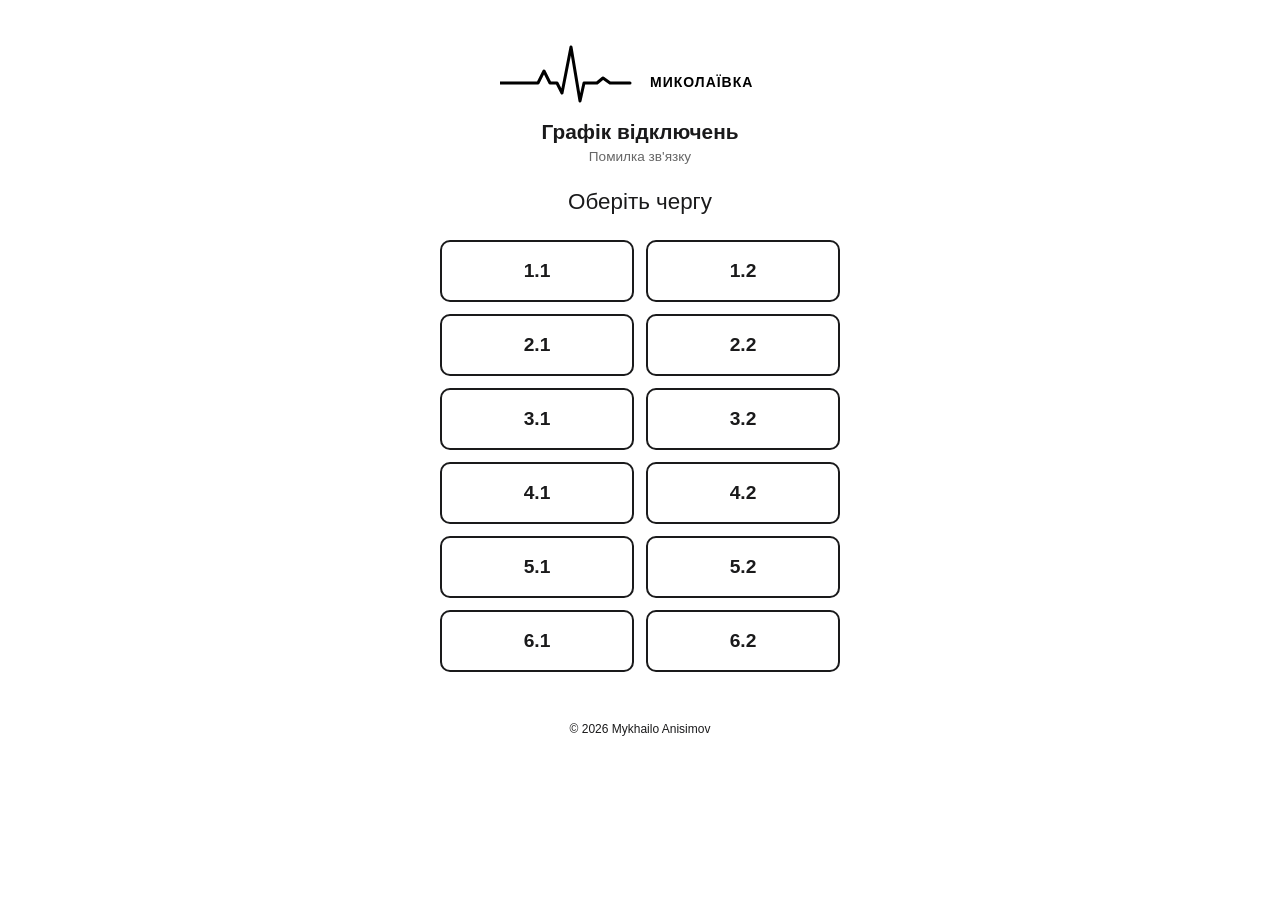
==== index.html @ 88eff851 "Feat: Add optimized flip timer and apply all ТЗ improvements" ====
<!DOCTYPE html>
<html lang="uk">
<head>
    <meta charset="UTF-8">
    <meta name="viewport" content="width=device-width, initial-scale=1.0">
    <title>Графік Світла - Миколаївка</title>
    <link rel="apple-touch-icon" sizes="180x180" href="ico/apple-touch-icon.png">
    <link rel="icon" type="image/png" sizes="32x32" href="ico/favicon-32x32.png">
    <link rel="icon" type="image/png" sizes="16x16" href="ico/favicon-16x16.png">
    <link rel="manifest" href="site.webmanifest">
    <meta name="theme-color" content="#f0f2f5">
    <link rel="stylesheet" href="style.css">
</head>
<body>
<div class="container">
    <div class="logo-container">
        <svg viewBox="0 0 280 64">
            <polyline points="0,45 38,45 44,33 50,45 57,45 62,55 71,9 80,63 84,45 97,45 103,40 110,45 130,45" id="back2089"/>
            <polyline points="0,45 38,45 44,33 50,45 57,45 62,55 71,9 80,63 84,45 97,45 103,40 110,45 130,45" id="front2089"/>
            <text x="150" y="49" class="pulse-text">Миколаївка</text>
        </svg>
    </div>
    <h2>Графік відключень</h2>
    <div class="update-status" id="status">Завантаження...</div>
    <h1 id="title">Оберіть чергу</h1>
    <div id="timer-container" class="hidden"></div>
    <div id="grid" class="queue-grid"></div>
    <div id="box" class="hidden">
        <div class="tabs">
            <div id="tabL" class="tab active" onclick="setTab(0)">
                Сьогодні
                <div class="weather-mini" id="weatherToday"></div>
            </div>
            <div id="tabR" class="tab" onclick="setTab(1)">
                Завтра
                <div class="weather-mini" id="weatherTomorrow"></div>
            </div>
        </div>
        <div id="content"></div>
        <button class="btn-change" onclick="resetView()">Змінити чергу</button>
        <div class="separator"></div>
        <div class="wiki-box">
            <p><b>Довідка</b></p>
            <p><b>Іконка календаря:</b> Після натискання на іконку буде створено подію у вашому Google Календарі (на відключення або наявність світла) з автоматично заповненою назвою та часом. Час нагадування перед подією буде встановлено згідно з вашими стандартними налаштуваннями календаря.</p>
            <p><b>Погода:</b> Інформація про погоду відображається виключно для Миколаївки. Графіки відключень можуть стосуватися й інших населених пунктів області.</p>
            <p><b>Важливо:</b> Даний графік не є офіційним джерелом інформації. Дані взяті з відкритих джерел і можуть бути неточними.</p>
        </div>    </div>
    <div class="footer">&copy; <span id="year"></span> Mykhailo Anisimov</div>
</div>

<script src="script.js" defer></script>
</body>
</html>
---- style.css ----
:root {
    --main: #1a1a1b;
    --line: #e0e0e0;
    --active: #000000;
    --gray-bg: #ececec;
    --flip-bg: #333;
    --flip-text: #fff;
}

body {
    font-family: sans-serif;
    color: var(--main);
    margin: 0;
    padding: 20px;
    display: flex;
    flex-direction: column;
    align-items: center;
    -webkit-user-select: none;
    user-select: none;
}

.container {
    width: 100%;
    max-width: 400px;
    text-align: center;
}

/* Логотип та пульсація */
.logo-container {
    margin: 10px 0 10px 0;
    display: flex;
    justify-content: center;
    width: 100%;
}

.logo-container svg {
    width: 280px;
    height: 80px;
}

:is(#back2089, #front2089) {
    fill: none;
    stroke-width: 3;
    stroke-linecap: round;
    stroke-linejoin: round;
}

#back2089 {
    stroke: #cccccc;
    opacity: 0.3;
}

#front2089 {
    stroke: var(--active);
    stroke-dasharray: 260;
    stroke-dashoffset: 0;
    animation: dash_6821 1.4s linear infinite;
}

.pulse-text {
    font-family: 'Brush Script MT', cursive, sans-serif;
    font-size: 14px;
    font-weight: bold;
    letter-spacing: 1px;
    fill: var(--active);
    text-transform: uppercase;
}

@keyframes dash_6821 {
    0% {
        stroke-dashoffset: 520;
        opacity: 1;
    }

    100% {
        stroke-dashoffset: 0;
        opacity: .5;
    }
}

h2 {
    font-size: 1.3rem;
    font-weight: 600;
    margin: 0;
    color: var(--main);
}

.update-status {
    font-size: 0.85rem;
    color: #666;
    margin: 5px 0 25px 0;
    font-weight: 500;
}

h1 {
    font-weight: 400;
    font-size: 1.4rem;
    margin-bottom: 25px;
}

.queue-grid {
    display: grid;
    grid-template-columns: 1fr 1fr;
    gap: 12px;
    width: 100%;
}

.btn-q {
    background: #fff;
    border: 2px solid var(--main);
    padding: 18px;
    border-radius: 10px;
    cursor: pointer;
    font-size: 1.2rem;
    color: var(--main);
    font-weight: 700;
}

.tabs {
    display: flex;
    border-bottom: 2px solid var(--line);
    margin-bottom: 20px;
    width: 100%;
}

.tab {
    flex: 1;
    padding: 15px;
    cursor: pointer;
    opacity: 0.4;
    border-bottom: 3px solid transparent;
    font-size: 1.1rem;
    background: none;
    border: none;
    color: var(--main);
    outline: none;
}

.tab.active {
    opacity: 1;
    border-bottom: 3px solid var(--main);
    font-weight: 700;
}

.weather-mini {
    display: flex;
    align-items: center;
    justify-content: center;
    gap: 6px;
    margin-top: 5px;
    font-size: 0.85rem;
    font-weight: 400;
}

.weather-mini svg {
    width: 40px;
    height: 40px;
}

.temp-range {
    white-space: nowrap;
}

.slot {
    display: flex;
    justify-content: space-between;
    padding: 18px 10px;
    border-bottom: 1px solid var(--line);
    width: 100%;
    align-items: center;
    box-sizing: border-box;
}

.slot.off {
    background: var(--gray-bg);
}

.slot.on {
    background: #ffffff;
}

.slot.current {
    border-bottom-color: var(--line);
}

.time-box {
    display: flex;
    align-items: center;
    gap: 10px;
}

.time {
    font-size: 1.2rem;
    font-weight: 500;
}

.slot-right {
    display: flex;
    align-items: center;
    gap: 12px;
}

.dur {
    font-size: 0.9rem;
    color: #555;
    background: var(--gray-bg);
    padding: 4px 8px;
    border-radius: 6px;
    font-weight: 500;
    min-width: 80px;
    text-align: center;
}

.calendar-btn {
    cursor: pointer;
    display: flex;
    align-items: center;
    justify-content: center;
    padding: 4px;
    border-radius: 6px;
    transition: all 0.3s ease;
    animation: pulse-shadow 2s ease-in-out infinite;
}

.calendar-btn svg {
    width: 24px;
    height: 24px;
    fill: var(--main);
}

.calendar-btn.disabled {
    opacity: 0.2;
    pointer-events: none;
    animation: none;
}

@keyframes pulse-shadow {

    0%,
    100% {
        box-shadow: 0 0 0 0 rgba(0, 0, 0, 0);
    }

    50% {
        box-shadow: 0 0 10px 2px rgba(0, 0, 0, 0.2);
    }
}

.btn-change {
    width: 100%;
    margin-top: 30px;
    background: var(--main);
    color: #fff;
    border: none;
    padding: 15px;
    border-radius: 10px;
    cursor: pointer;
    font-size: 1rem;
    font-weight: 600;
}

.loader-clock {
    width: 24px;
    height: 24px;
    stroke: var(--active);
}

.no-actual {
    margin-top: 40px;
    opacity: 0.5;
    font-style: italic;
    font-size: 1.1rem;
}

.hidden {
    display: none !important;
}

.separator {
    width: 100%;
    height: 1px;
    background: var(--line);
    margin: 30px 0;
}

.wiki-box {
    text-align: left;
    font-size: 0.85rem;
    color: #666;
    line-height: 1.5;
    padding: 0 10px;
}

.wiki-box b {
    color: var(--main);
}

.footer {
    margin-top: 50px;
    font-size: 0.75rem;
    color: var(--main);
    padding-bottom: 20px;
}

.update-bar {
    position: fixed;
    bottom: 20px;
    left: 50%;
    transform: translateX(-50%);
    background-color: #333;
    color: white;
    padding: 10px 20px;
    border-radius: 8px;
    box-shadow: 0 4px 8px rgba(0, 0, 0, 0.2);
    display: flex;
    align-items: center;
    gap: 15px;
    z-index: 1000;
}

.update-bar button {
    background-color: #4CAF50;
    color: white;
    border: none;
    padding: 8px 12px;
    border-radius: 5px;
    cursor: pointer;
}

/* Weather Icons Animations */
@keyframes am-weather-cloud-1 {

    0%,
    100% {
        transform: translate(-5px, 0);
    }

    50% {
        transform: translate(10px, 0);
    }
}

@keyframes am-weather-cloud-2 {

    0%,
    100% {
        transform: translate(0, 0);
    }

    50% {
        transform: translate(2px, 0);
    }
}

@keyframes am-weather-sun {
    from {
        transform: rotate(0deg);
    }

    to {
        transform: rotate(360deg);
    }
}

@keyframes am-weather-sun-shiny {

    0%,
    100% {
        stroke-dasharray: 3px 10px;
        stroke-dashoffset: 0;
    }

    50% {
        stroke-dasharray: 0.1px 10px;
        stroke-dashoffset: -1px;
    }
}

@keyframes am-weather-rain {
    from {
        stroke-dashoffset: 0;
    }

    to {
        stroke-dashoffset: -100;
    }
}

@keyframes am-weather-snow {
    0% {
        transform: translateX(0) translateY(0);
    }

    33.33% {
        transform: translateX(-1.2px) translateY(2px);
    }

    66.66% {
        transform: translateX(1.4px) translateY(4px);
        opacity: 1;
    }

    100% {
        transform: translateX(-1.6px) translateY(6px);
        opacity: 0;
    }
}

@keyframes am-weather-snow-reverse {
    0% {
        transform: translateX(0) translateY(0);
    }

    33.33% {
        transform: translateX(1.2px) translateY(2px);
    }

    66.66% {
        transform: translateX(-1.4px) translateY(4px);
        opacity: 1;
    }

    100% {
        transform: translateX(1.6px) translateY(6px);
        opacity: 0;
    }
}

.am-weather-cloud-1 {
    animation: am-weather-cloud-1 7s linear infinite;
}

.am-weather-cloud-2 {
    animation: am-weather-cloud-2 3s linear infinite;
}

.am-weather-sun {
    animation: am-weather-sun 9s linear infinite;
}

.am-weather-sun-shiny line {
    animation: am-weather-sun-shiny 2s linear infinite;
}

.am-weather-rain-1 {
    animation: am-weather-rain 8s linear infinite;
}

.am-weather-rain-2 {
    animation: am-weather-rain 8s linear infinite;
    animation-delay: 0.25s;
}

.am-weather-snow-1 {
    animation: am-weather-snow 2s linear infinite;
}

.am-weather-snow-2 {
    animation: am-weather-snow 2s linear infinite;
    animation-delay: 1.2s;
}

.am-weather-snow-3 {
    animation: am-weather-snow-reverse 2s linear infinite;
}

.am-weather-easing-ease-in-out {
    animation-timing-function: ease-in-out;
}

/* Flip Timer Styles */
.timer-wrapper {
    display: flex;
    flex-direction: column;
    align-items: center;
    margin-bottom: 25px;
}

.timer-label {
    font-size: 0.8rem;
    text-transform: uppercase;
    letter-spacing: 1px;
    margin-bottom: 8px;
    color: #777;
    font-weight: bold;
}

.flip-clock {
    display: flex;
    gap: 8px;
}

.flip-unit {
    display: flex;
    flex-direction: column;
    align-items: center;
}

.flip-card {
    background: var(--flip-bg);
    color: var(--flip-text);
    padding: 8px 10px;
    border-radius: 6px;
    font-size: 1.8rem;
    font-weight: 800;
    min-width: 45px;
    position: relative;
    box-shadow: 0 4px 10px rgba(0,0,0,0.2);
}

.flip-card::after {
    content: '';
    position: absolute;
    left: 0;
    top: 50%;
    width: 100%;
    height: 1px;
    background: rgba(0,0,0,0.2);
}

.unit-desc {
    font-size: 0.65rem;
    margin-top: 4px;
    opacity: 0.6;
}
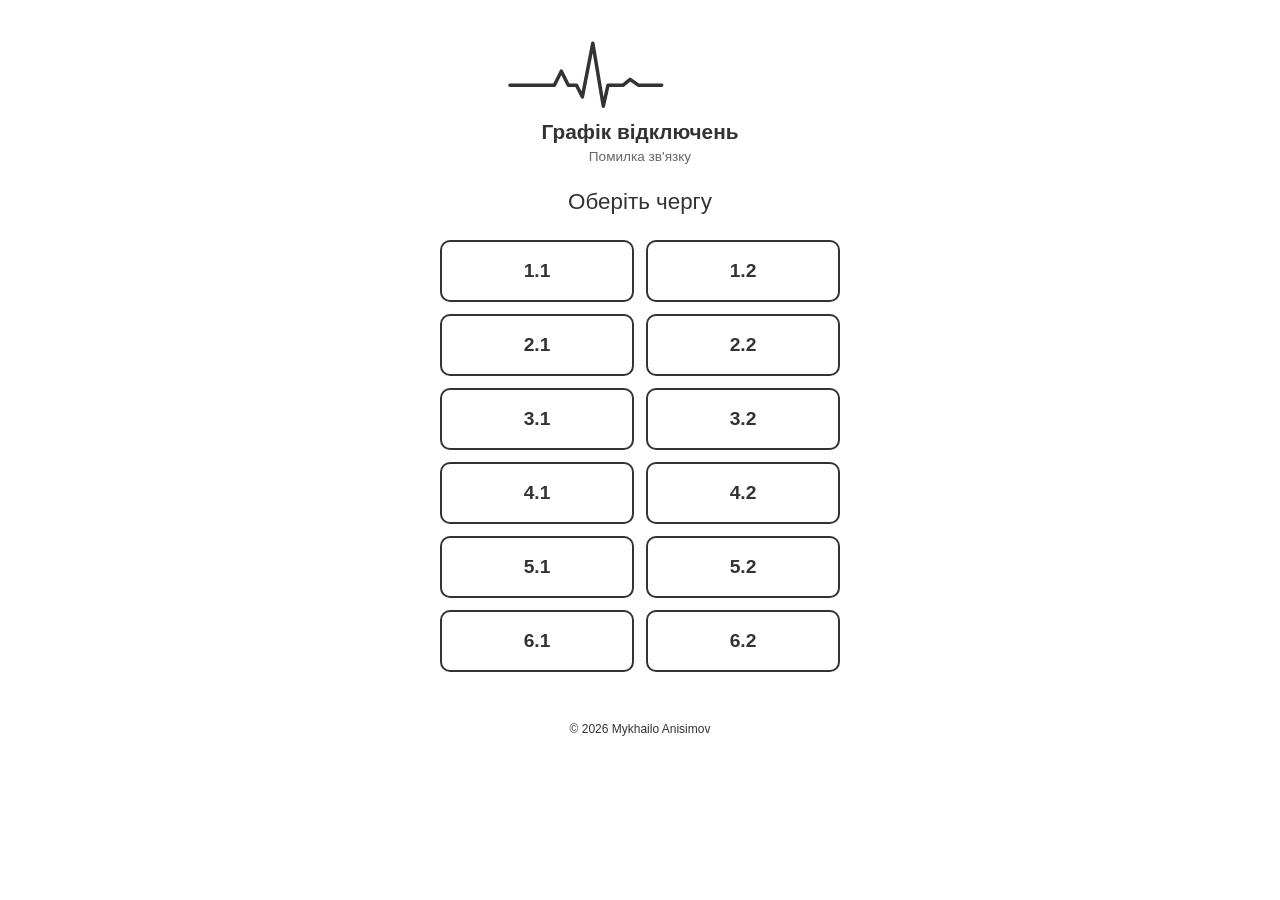
==== commit 49620461: "Feat: Integrate animated logo from puls.html" ====
--- a/index.html
+++ b/index.html
@@ -14,10 +14,17 @@
 <body>
 <div class="container">
     <div class="logo-container">
-        <svg viewBox="0 0 280 64">
+        <svg viewBox="0 0 240 64">
             <polyline points="0,45 38,45 44,33 50,45 57,45 62,55 71,9 80,63 84,45 97,45 103,40 110,45 130,45" id="back2089"/>
             <polyline points="0,45 38,45 44,33 50,45 57,45 62,55 71,9 80,63 84,45 97,45 103,40 110,45 130,45" id="front2089"/>
-            <text x="150" y="49" class="pulse-text">Миколаївка</text>
+            
+            <g class="index-group">
+                <text x="135" y="49" class="d n1">4</text>
+                <text x="135" y="49" class="d n2">1</text>
+                <text x="135" y="49" class="d n3">8</text>
+                <text x="135" y="49" class="d n4">5</text>
+                <text x="135" y="49" class="d n5">4</text>
+            </g>
         </svg>
     </div>
     <h2>Графік відключень</h2>
--- a/style.css
+++ b/style.css
@@ -1,9 +1,9 @@
 :root {
-    --main: #1a1a1b;
+    --main: #333333;
     --line: #e0e0e0;
-    --active: #000000;
+    --active: #333333;
     --gray-bg: #ececec;
-    --flip-bg: #333;
+    --flip-bg: #333333;
     --flip-text: #fff;
 }
 
@@ -522,4 +522,92 @@
     font-size: 0.65rem;
     margin-top: 4px;
     opacity: 0.6;
+}
+
+/* New animated logo styles from puls.html */
+:root {
+    --active-color: #333333;
+    --bg-line-color: #cccccc;
+    --pulse-duration: 1.4s;
+    --total-cycle: calc(var(--pulse-duration) * 9); 
+}
+
+.logo-container {
+    width: 420px;
+    overflow: hidden; /* Обрізає текст, коли він виїжджає */
+}
+
+svg { width: 100%; height: auto; overflow: visible; }
+
+#back2089 { stroke: var(--bg-line-color); fill: none; stroke-width: 3; stroke-linecap: round; opacity: 0.2; }
+#front2089 {
+    stroke: var(--active-color); fill: none; stroke-width: 3; stroke-linecap: round;
+    stroke-dasharray: 260;
+    animation: dash_pulse var(--pulse-duration) linear infinite;
+}
+
+@keyframes dash_pulse {
+    0% { stroke-dashoffset: 520; }
+    100% { stroke-dashoffset: 0; }
+}
+
+/* Контейнер для групи цифр */
+.index-group {
+    transform-box: fill-box;
+    transform-origin: left center;
+    /* Використовуємо step-end для кроків і linear/ease для фінального виїзду */
+    animation: group_behavior var(--total-cycle) infinite;
+}
+
+@keyframes group_behavior {
+    /* Крокове збільшення (до 88%) */
+    0%, 55.54% { transform: scale(1); opacity: 1; }
+    55.55%, 66.65% { transform: scale(1.15); }
+    66.66%, 77.76% { transform: scale(1.3); }
+    77.77%, 88.87% { transform: scale(1.45); opacity: 1; }
+    /* ФІНАЛЬНИЙ ВИЇЗД: за останні 10% циклу числа заїжджають праворуч */
+    88.88% { transform: translateX(0) scale(1.45); opacity: 1; }
+    98% { transform: translateX(250px) scale(1.45); opacity: 0; }
+    100% { transform: translateX(250px) scale(1.45); opacity: 0; }
+}
+
+.d { 
+    opacity: 0; 
+    font-family: sans-serif; /* Шрифт без зарубок */
+    font-weight: 800; 
+    font-size: 20px; 
+    fill: var(--active-color);
+}
+
+/* Порядок: 4 -> 5 -> 8 -> 1 -> 4 */
+.n5 { animation: move1 var(--total-cycle) step-end infinite; }
+.n4 { animation: move2 var(--total-cycle) step-end infinite; }
+.n3 { animation: move3 var(--total-cycle) step-end infinite; }
+.n2 { animation: move4 var(--total-cycle) step-end infinite; }
+.n1 { animation: move5 var(--total-cycle) step-end infinite; }
+
+@keyframes move1 {
+    11.11% { opacity: 1; transform: translateX(0); }
+    22.22% { transform: translateX(14px); }
+    33.33% { transform: translateX(28px); }
+    44.44% { transform: translateX(42px); }
+    55.55% { transform: translateX(56px); }
+}
+@keyframes move2 {
+    22.22% { opacity: 1; transform: translateX(0); }
+    33.33% { transform: translateX(14px); }
+    44.44% { transform: translateX(28px); }
+    55.55% { transform: translateX(42px); }
+}
+@keyframes move3 {
+    33.33% { opacity: 1; transform: translateX(0); }
+    44.44% { transform: translateX(14px); }
+    55.55% { transform: translateX(28px); }
+}
+@keyframes move4 {
+    44.44% { opacity: 1; transform: translateX(0); }
+    55.55% { transform: translateX(14px); }
+}
+@keyframes move5 {
+    55.55% { opacity: 1; transform: translateX(0); }
 }
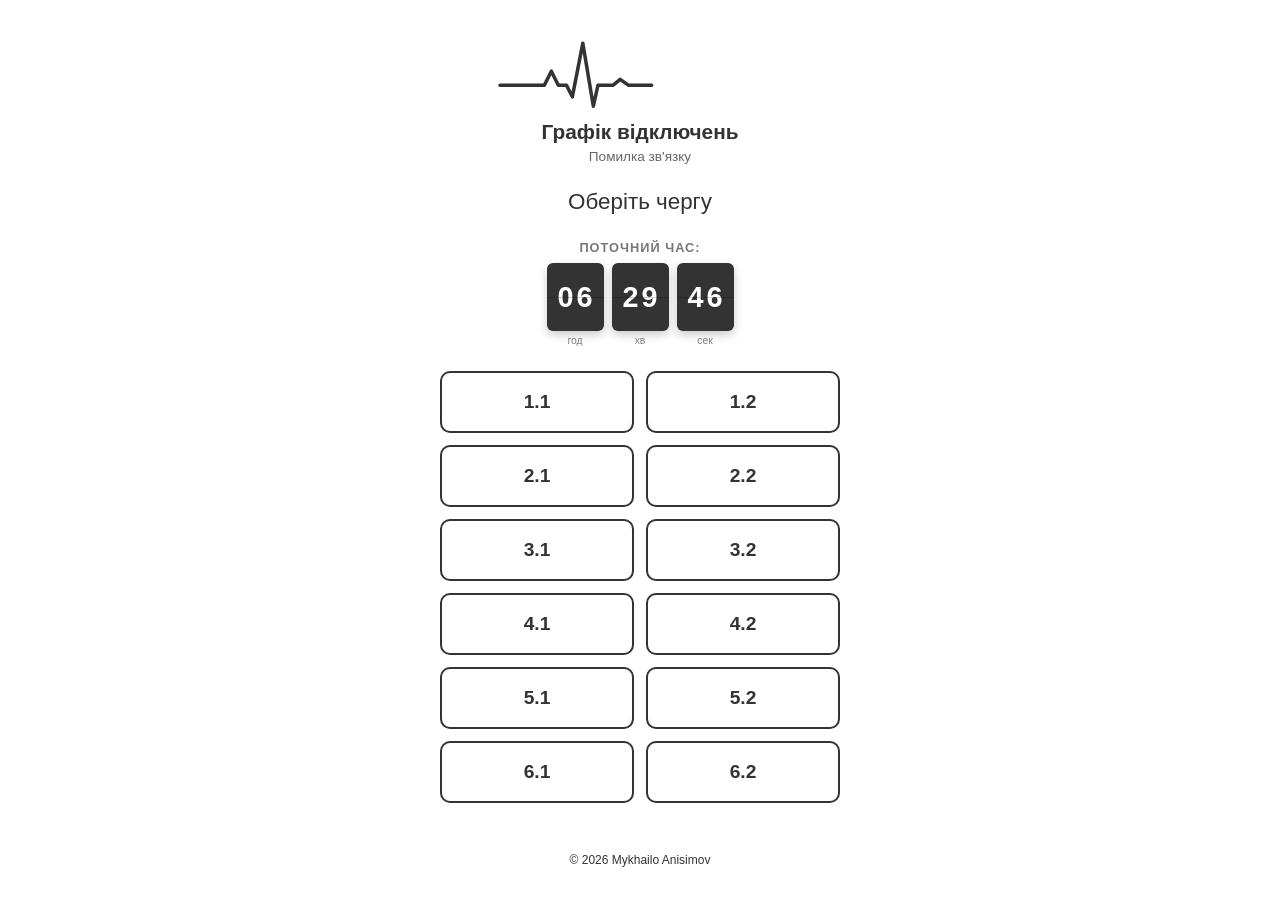
==== commit 4dc42994: "feat: Replace timer with roller animation and update cache" ====
--- a/index.html
+++ b/index.html
@@ -30,7 +30,7 @@
     <h2>Графік відключень</h2>
     <div class="update-status" id="status">Завантаження...</div>
     <h1 id="title">Оберіть чергу</h1>
-    <div id="timer-container" class="hidden"></div>
+    <div id="timer-container"></div>
     <div id="grid" class="queue-grid"></div>
     <div id="box" class="hidden">
         <div class="tabs">
--- a/style.css
+++ b/style.css
@@ -23,59 +23,6 @@
     width: 100%;
     max-width: 400px;
     text-align: center;
-}
-
-/* Логотип та пульсація */
-.logo-container {
-    margin: 10px 0 10px 0;
-    display: flex;
-    justify-content: center;
-    width: 100%;
-}
-
-.logo-container svg {
-    width: 280px;
-    height: 80px;
-}
-
-:is(#back2089, #front2089) {
-    fill: none;
-    stroke-width: 3;
-    stroke-linecap: round;
-    stroke-linejoin: round;
-}
-
-#back2089 {
-    stroke: #cccccc;
-    opacity: 0.3;
-}
-
-#front2089 {
-    stroke: var(--active);
-    stroke-dasharray: 260;
-    stroke-dashoffset: 0;
-    animation: dash_6821 1.4s linear infinite;
-}
-
-.pulse-text {
-    font-family: 'Brush Script MT', cursive, sans-serif;
-    font-size: 14px;
-    font-weight: bold;
-    letter-spacing: 1px;
-    fill: var(--active);
-    text-transform: uppercase;
-}
-
-@keyframes dash_6821 {
-    0% {
-        stroke-dashoffset: 520;
-        opacity: 1;
-    }
-
-    100% {
-        stroke-dashoffset: 0;
-        opacity: .5;
-    }
 }
 
 h2 {
@@ -496,19 +443,20 @@
     align-items: center;
 }
 
-.flip-card {
+.flip-pair {
+    display: flex;
     background: var(--flip-bg);
-    color: var(--flip-text);
     padding: 8px 10px;
     border-radius: 6px;
-    font-size: 1.8rem;
-    font-weight: 800;
+    box-shadow: 0 4px 10px rgba(0,0,0,0.2);
     min-width: 45px;
+    box-sizing: border-box;
+    justify-content: center;
+    gap: 1px;
     position: relative;
-    box-shadow: 0 4px 10px rgba(0,0,0,0.2);
-}
-
-.flip-card::after {
+}
+
+.flip-pair::after {
     content: '';
     position: absolute;
     left: 0;
@@ -518,96 +466,130 @@
     background: rgba(0,0,0,0.2);
 }
 
+.roll-digit-container {
+    height: 52px;
+    width: 18px;
+    overflow: hidden;
+    position: relative;
+}
+
+.roll-digit-strip {
+    position: absolute;
+    width: 100%;
+    top: 0;
+    left: 0;
+    transition: transform 0.5s cubic-bezier(0.45, 0.05, 0.55, 0.95);
+    display: flex;
+    flex-direction: column;
+}
+
+.roll-num {
+    height: 52px;
+    display: flex;
+    align-items: center;
+    justify-content: center;
+    font-size: 1.8rem;
+    font-weight: 800;
+    color: var(--flip-text);
+}
+
 .unit-desc {
     font-size: 0.65rem;
     margin-top: 4px;
     opacity: 0.6;
 }
 
-/* New animated logo styles from puls.html */
-:root {
-    --active-color: #333333;
-    --bg-line-color: #cccccc;
-    --pulse-duration: 1.4s;
-    --total-cycle: calc(var(--pulse-duration) * 9); 
-}
-
-.logo-container {
-    width: 420px;
-    overflow: hidden; /* Обрізає текст, коли він виїжджає */
-}
-
-svg { width: 100%; height: auto; overflow: visible; }
-
-#back2089 { stroke: var(--bg-line-color); fill: none; stroke-width: 3; stroke-linecap: round; opacity: 0.2; }
-#front2089 {
-    stroke: var(--active-color); fill: none; stroke-width: 3; stroke-linecap: round;
-    stroke-dasharray: 260;
-    animation: dash_pulse var(--pulse-duration) linear infinite;
-}
-
-@keyframes dash_pulse {
-    0% { stroke-dashoffset: 520; }
-    100% { stroke-dashoffset: 0; }
-}
-
-/* Контейнер для групи цифр */
-.index-group {
-    transform-box: fill-box;
-    transform-origin: left center;
-    /* Використовуємо step-end для кроків і linear/ease для фінального виїзду */
-    animation: group_behavior var(--total-cycle) infinite;
+/* New Logo Styles */
+.logo-container { 
+    display: flex; 
+    justify-content: center; 
+    width: 100%; 
+    overflow: hidden; 
+    margin: 10px 0;
+}
+.logo-container svg { 
+    width: 280px; 
+    height: 80px; 
+    overflow: visible; 
+}
+
+:is(#back2089, #front2089) { 
+    fill: none; 
+    stroke-width: 3; 
+    stroke-linecap: round; 
+    stroke-linejoin: round; 
+} 
+#back2089 { 
+    stroke: #cccccc; 
+    opacity: 0.3; 
+} 
+#front2089 { 
+    stroke: var(--active); 
+    stroke-dasharray: 260; 
+    stroke-dashoffset: 0; 
+    animation: dash_6821 1.4s linear infinite; 
+} 
+        
+@keyframes dash_6821 { 
+    0% { stroke-dashoffset: 520; } 
+    100% { stroke-dashoffset: 0; } 
+}
+
+.index-group { 
+    transform-box: fill-box; 
+    transform-origin: left center; 
+    animation: group_behavior 30.8s linear infinite; 
 }
 
 @keyframes group_behavior {
-    /* Крокове збільшення (до 88%) */
-    0%, 55.54% { transform: scale(1); opacity: 1; }
-    55.55%, 66.65% { transform: scale(1.15); }
-    66.66%, 77.76% { transform: scale(1.3); }
-    77.77%, 88.87% { transform: scale(1.45); opacity: 1; }
-    /* ФІНАЛЬНИЙ ВИЇЗД: за останні 10% циклу числа заїжджають праворуч */
-    88.88% { transform: translateX(0) scale(1.45); opacity: 1; }
-    98% { transform: translateX(250px) scale(1.45); opacity: 0; }
-    100% { transform: translateX(250px) scale(1.45); opacity: 0; }
+    /* РІЗКЕ ЗРОСТАННЯ (0% - 63.63%) */
+    0%, 27.27% { transform: scale(0.6) translateX(0); } 
+    27.28%, 31.81% { transform: scale(0.7); } 
+    31.82%, 36.36% { transform: scale(0.8); } 
+    36.37%, 40.90% { transform: scale(0.9); } 
+    40.91%, 45.45% { transform: scale(1.0); } 
+    45.46%, 50.00% { transform: scale(1.1); } 
+    50.01%, 54.54% { transform: scale(1.2); } 
+    54.55%, 59.09% { transform: scale(1.3); } 
+    59.10%, 63.63% { transform: scale(1.4) translateX(0); } 
+
+    /* ПЛАВНИЙ ВІДСКОК З ПРОГРЕСІЄЮ (63.64% - 95.44%) */
+    64.70% { transform: scale(1.4) translateX(5px); }
+    68.17% { transform: scale(1.4) translateX(0); }
+    69.20% { transform: scale(1.4) translateX(10px); }
+    72.71% { transform: scale(1.4) translateX(0); }
+    73.70% { transform: scale(1.4) translateX(15px); }
+    77.26% { transform: scale(1.4) translateX(0); }
+    78.30% { transform: scale(1.4) translateX(20px); }
+    81.80% { transform: scale(1.4) translateX(0); }
+    82.80% { transform: scale(1.4) translateX(25px); }
+    86.35% { transform: scale(1.4) translateX(0); }
+    87.30% { transform: scale(1.4) translateX(35px); }
+    90.89% { transform: scale(1.4) translateX(0); }
+    91.90% { transform: scale(1.4) translateX(45px); }
+    95.44% { transform: scale(1.4) translateX(0); }
+
+    /* ФІНАЛЬНИЙ ПЛАВНИЙ ВИЛІТ */
+    95.45% { transform: scale(1.4) translateX(0); opacity: 1; }
+    99%, 100% { transform: scale(1.4) translateX(450px); opacity: 0; }
 }
 
 .d { 
     opacity: 0; 
-    font-family: sans-serif; /* Шрифт без зарубок */
-    font-weight: 800; 
+    font-family: sans-serif; 
+    font-weight: 400; 
     font-size: 20px; 
-    fill: var(--active-color);
-}
-
-/* Порядок: 4 -> 5 -> 8 -> 1 -> 4 */
-.n5 { animation: move1 var(--total-cycle) step-end infinite; }
-.n4 { animation: move2 var(--total-cycle) step-end infinite; }
-.n3 { animation: move3 var(--total-cycle) step-end infinite; }
-.n2 { animation: move4 var(--total-cycle) step-end infinite; }
-.n1 { animation: move5 var(--total-cycle) step-end infinite; }
-
-@keyframes move1 {
-    11.11% { opacity: 1; transform: translateX(0); }
-    22.22% { transform: translateX(14px); }
-    33.33% { transform: translateX(28px); }
-    44.44% { transform: translateX(42px); }
-    55.55% { transform: translateX(56px); }
-}
-@keyframes move2 {
-    22.22% { opacity: 1; transform: translateX(0); }
-    33.33% { transform: translateX(14px); }
-    44.44% { transform: translateX(28px); }
-    55.55% { transform: translateX(42px); }
-}
-@keyframes move3 {
-    33.33% { opacity: 1; transform: translateX(0); }
-    44.44% { transform: translateX(14px); }
-    55.55% { transform: translateX(28px); }
-}
-@keyframes move4 {
-    44.44% { opacity: 1; transform: translateX(0); }
-    55.55% { transform: translateX(14px); }
-}
-@keyframes move5 {
-    55.55% { opacity: 1; transform: translateX(0); }
-}+    fill: var(--active); 
+}
+
+.n5 { animation: move1 30.8s step-end infinite; }
+.n4 { animation: move2 30.8s step-end infinite; }
+.n3 { animation: move3 30.8s step-end infinite; }
+.n2 { animation: move4 30.8s step-end infinite; }
+.n1 { animation: move5 30.8s step-end infinite; }
+
+@keyframes move1 { 4.545% { opacity: 1; transform: translateX(0); } 9.09% { transform: translateX(14px); } 13.63% { transform: translateX(28px); } 18.18% { transform: translateX(42px); } 22.72% { transform: translateX(56px); } 100% { opacity: 1; transform: translateX(56px); } }
+@keyframes move2 { 9.09% { opacity: 1; transform: translateX(0); } 13.63% { transform: translateX(14px); } 18.18% { transform: translateX(28px); } 22.72% { transform: translateX(42px); } 100% { opacity: 1; transform: translateX(42px); } }
+@keyframes move3 { 13.63% { opacity: 1; transform: translateX(0); } 18.18% { transform: translateX(14px); } 22.72% { transform: translateX(28px); } 100% { opacity: 1; transform: translateX(28px); } }
+@keyframes move4 { 18.18% { opacity: 1; transform: translateX(0); } 22.72% { transform: translateX(14px); } 100% { opacity: 1; transform: translateX(14px); } }
+@keyframes move5 { 22.72% { opacity: 1; transform: translateX(0); } 100% { opacity: 1; transform: translateX(0); } }
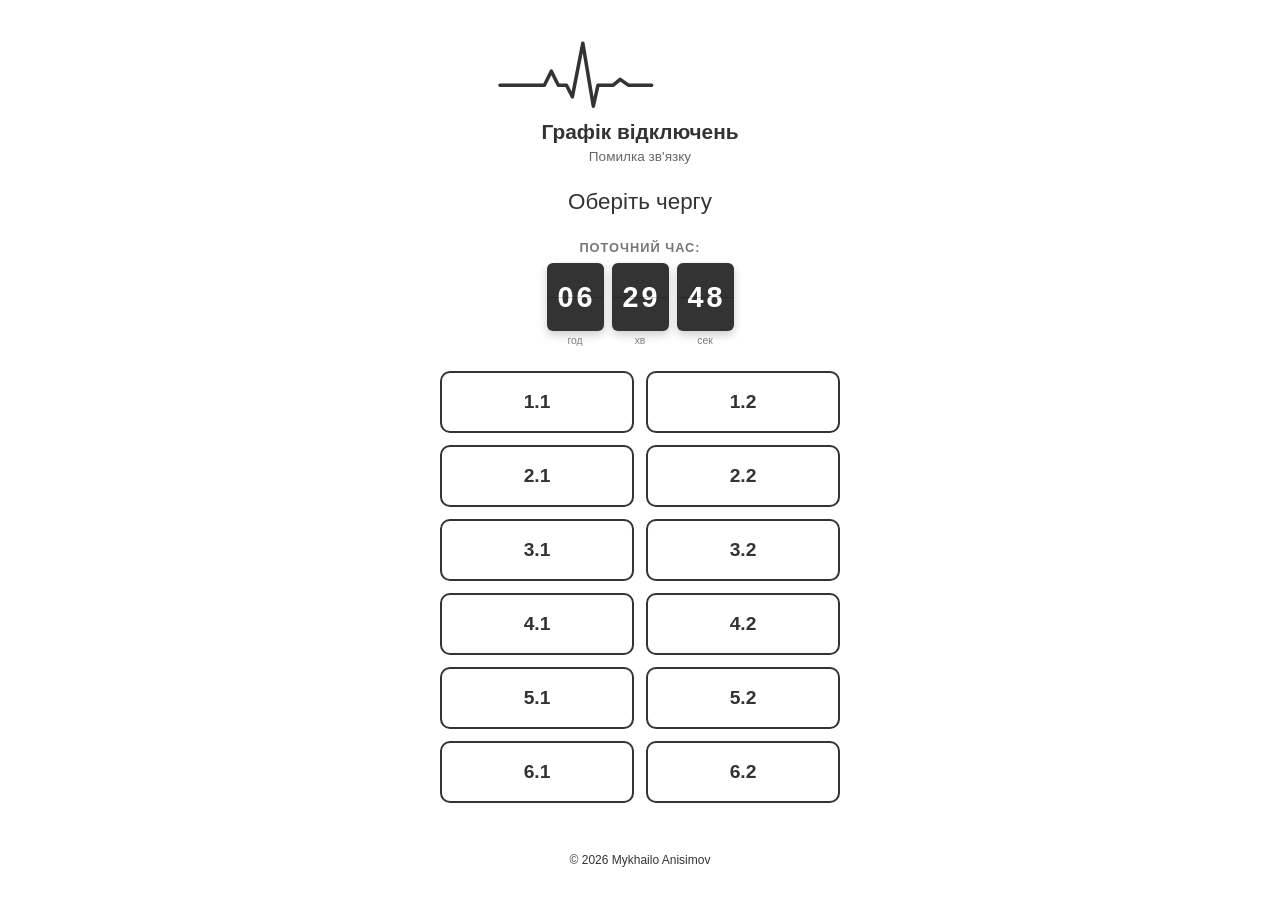
==== commit 5406ee4f: "feat: Add grid view structure to index.html" ====
--- a/index.html
+++ b/index.html
@@ -34,16 +34,24 @@
     <div id="grid" class="queue-grid"></div>
     <div id="box" class="hidden">
         <div class="tabs">
-            <div id="tabL" class="tab active" onclick="setTab(0)">
+            <button id="tabL" class="tab active" onclick="setDay(0)">
                 Сьогодні
                 <div class="weather-mini" id="weatherToday"></div>
-            </div>
-            <div id="tabR" class="tab" onclick="setTab(1)">
+            </button>
+            <button id="tabR" class="tab" onclick="setDay(1)">
                 Завтра
                 <div class="weather-mini" id="weatherTomorrow"></div>
-            </div>
+            </button>
         </div>
-        <div id="content"></div>
+        <div id="content-list"></div>
+        <div id="content-visual" class="hidden">
+            <div class="hours-grid" id="hours-grid"></div>
+        </div>
+
+        <div class="tabs" style="margin-top: 20px;">
+            <button id="view1" class="tab active" onclick="setView(1)">Список</button>
+            <button id="view2" class="tab" onclick="setView(2)">Сітка</button>
+        </div>
         <button class="btn-change" onclick="resetView()">Змінити чергу</button>
         <div class="separator"></div>
         <div class="wiki-box">
--- a/style.css
+++ b/style.css
@@ -5,6 +5,7 @@
     --gray-bg: #ececec;
     --flip-bg: #333333;
     --flip-text: #fff;
+    --dark-coal: #2c2c2c;
 }
 
 body {
@@ -217,6 +218,7 @@
     opacity: 0.5;
     font-style: italic;
     font-size: 1.1rem;
+    text-align: center;
 }
 
 .hidden {
@@ -592,4 +594,106 @@
 @keyframes move2 { 9.09% { opacity: 1; transform: translateX(0); } 13.63% { transform: translateX(14px); } 18.18% { transform: translateX(28px); } 22.72% { transform: translateX(42px); } 100% { opacity: 1; transform: translateX(42px); } }
 @keyframes move3 { 13.63% { opacity: 1; transform: translateX(0); } 18.18% { transform: translateX(14px); } 22.72% { transform: translateX(28px); } 100% { opacity: 1; transform: translateX(28px); } }
 @keyframes move4 { 18.18% { opacity: 1; transform: translateX(0); } 22.72% { transform: translateX(14px); } 100% { opacity: 1; transform: translateX(14px); } }
-@keyframes move5 { 22.72% { opacity: 1; transform: translateX(0); } 100% { opacity: 1; transform: translateX(0); } }+@keyframes move5 { 22.72% { opacity: 1; transform: translateX(0); } 100% { opacity: 1; transform: translateX(0); } }
+
+/* Grid view styles */
+.hours-grid { 
+    display: grid; 
+    grid-template-columns: repeat(4, 1fr); 
+    gap: 8px; 
+    margin: 10px 0 25px 0; 
+}
+.hours-grid > .no-actual { 
+    grid-column: 1 / -1; 
+}
+.hour-cell { 
+    padding: 12px 2px; 
+    border-radius: 8px; 
+    border: 2px solid var(--line); 
+    display: flex; 
+    flex-direction: column; 
+    align-items: center; 
+    position: relative; 
+}
+.hour-cell.off { 
+    background: var(--dark-coal); 
+    color: white; 
+    border-color: #1a1a1a; 
+}
+.hour-cell.current { 
+    border-color: #4CAF50; 
+    border-width: 3px; 
+    transform: scale(1.03); 
+    z-index: 1; 
+}
+.hour-time { 
+    font-size: 0.75rem; 
+    font-weight: 600; 
+    line-height: 1.2; 
+    margin-bottom: 4px; 
+}
+.current-dot { 
+    width: 6px; 
+    height: 6px; 
+    background: #4CAF50; 
+    border-radius: 50%; 
+    position: absolute; 
+    top: 4px; 
+    right: 4px; 
+    animation: pulse-dot 2s infinite; 
+}
+@keyframes pulse-dot { 
+    0%, 100% { opacity: 1; } 
+    50% { opacity: 0.3; } 
+}
+.icon-pwr { 
+    width: 18px; 
+    height: 18px; 
+}
+
+/* Modal styles */
+.modal-overlay {
+    position: fixed; top: 0; left: 0; width: 100%; height: 100%;
+    background: rgba(0, 0, 0, 0.75); display: flex; align-items: center; justify-content: center;
+    z-index: 2000; opacity: 0; visibility: hidden; transition: 0.3s; backdrop-filter: blur(4px);
+}
+.modal-overlay.active { opacity: 1; visibility: visible; }
+
+.modal-content {
+    background: #fff; 
+    padding: 24px; 
+    border-radius: 10px;
+    max-width: 320px; 
+    width: 85%;
+    text-align: center; 
+    transform: scale(0.9); 
+    transition: 0.3s;
+    border: 1px solid var(--line);
+    box-shadow: 0 10px 25px rgba(0,0,0,0.1);
+}
+.modal-overlay.active .modal-content { transform: scale(1); }
+
+.modal-btns { display: flex; flex-direction: column; gap: 10px; margin-top: 20px; }
+
+.btn-modal { 
+    padding: 15px;
+    border-radius: 10px;
+    font-weight: 700; 
+    cursor: pointer;
+    font-size: 1rem;
+}
+
+.btn-go { 
+    background: var(--main); 
+    color: #fff;
+    border: none;
+}
+
+.btn-exit { 
+    background: #fff; 
+    color: var(--main);
+    border: 2px solid var(--main);
+}
+
+/* Calendar button state */
+.no-anim { animation: none !important; opacity: 0.7; }
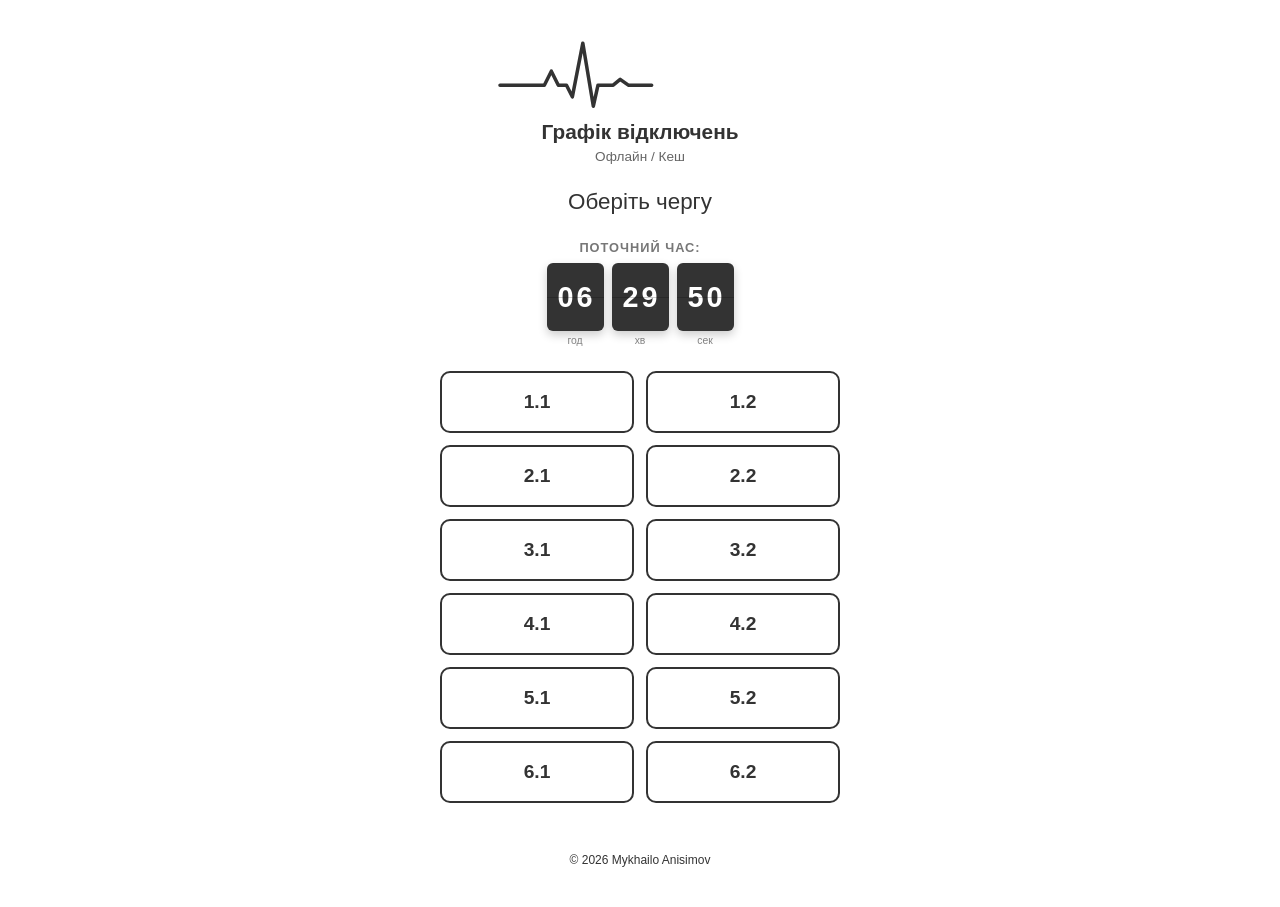
==== commit 954d8bb3: "Update index.html" ====
--- a/index.html
+++ b/index.html
@@ -64,5 +64,7 @@
 </div>
 
 <script src="script.js" defer></script>
+<script data-goatcounter="https://mykolayivka.goatcounter.com/count"
+        async src="//gc.zgo.at/count.js"></script> 
 </body>
-</html>+</html>
--- a/style.css
+++ b/style.css
@@ -151,7 +151,7 @@
 .dur {
     font-size: 0.9rem;
     color: #555;
-    background: var(--gray-bg);
+    background: transparent;
     padding: 4px 8px;
     border-radius: 6px;
     font-weight: 500;
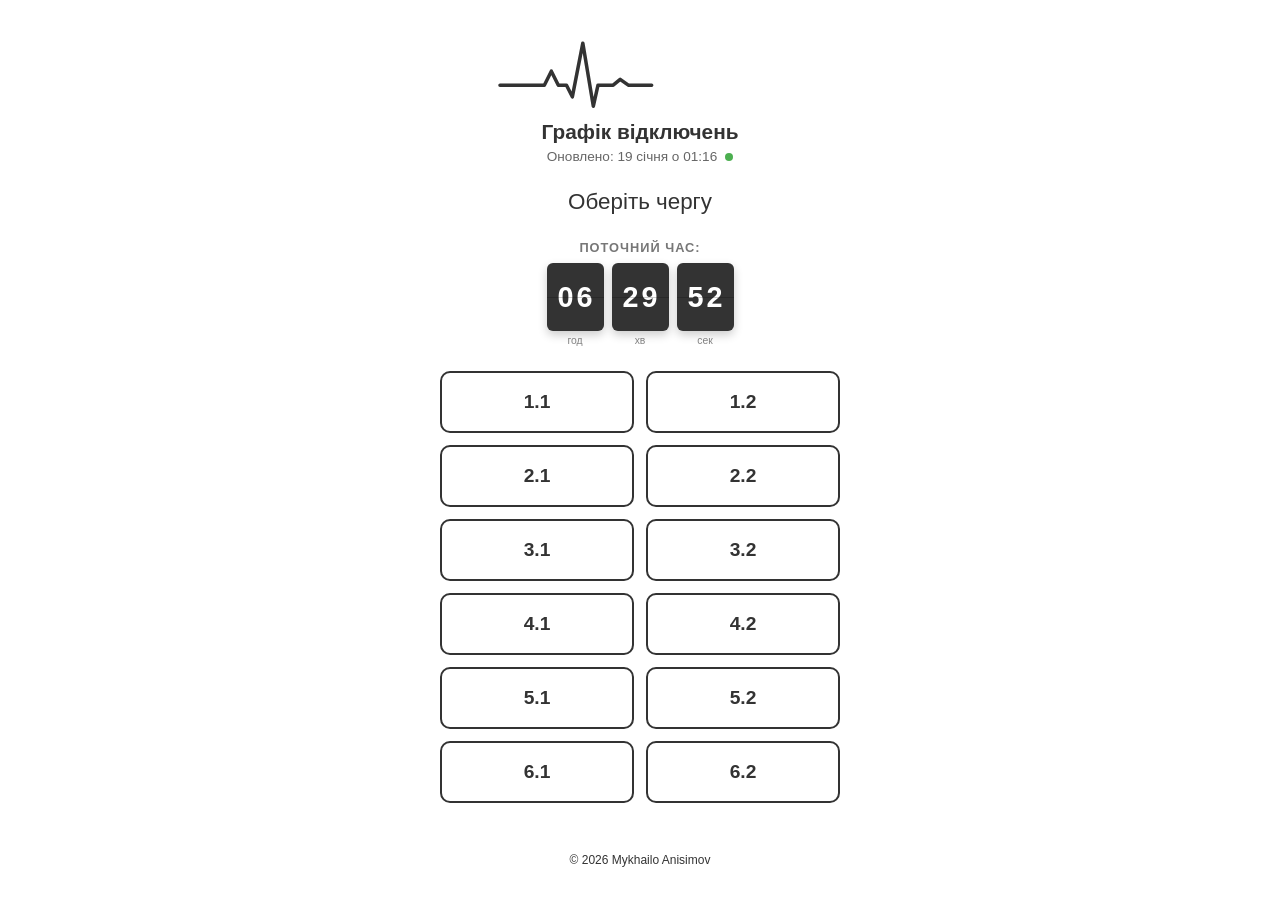
==== commit 0da205c8: "feat: Replace project with new version" ====
--- a/index.html
+++ b/index.html
@@ -28,7 +28,7 @@
         </svg>
     </div>
     <h2>Графік відключень</h2>
-    <div class="update-status" id="status">Завантаження...</div>
+    <div class="update-status" id="status"><span id="update-time">Завантаження...</span><span id="status-dot"></span></div>
     <h1 id="title">Оберіть чергу</h1>
     <div id="timer-container"></div>
     <div id="grid" class="queue-grid"></div>
@@ -57,6 +57,9 @@
         <div class="wiki-box">
             <p><b>Довідка</b></p>
             <p><b>Іконка календаря:</b> Після натискання на іконку буде створено подію у вашому Google Календарі (на відключення або наявність світла) з автоматично заповненою назвою та часом. Час нагадування перед подією буде встановлено згідно з вашими стандартними налаштуваннями календаря.</p>
+            <p><b>Telegram-канал:</b> <a href="https://t.me/grafik_6_2_auto_bot" target="_blank" class="wiki-link-tg">https://t.me/grafik_6_2_auto_bot</a> автоматично повідомляє про ввімкнення та вимкнення електроенергії згідно з наявними графіками. Канал створений як зручна альтернатива календарю — без зайвих дій, просто отримуєш сповіщення вчасно.</p>
+            <p><b>Увага! Бот обслуговує виключно чергу 6.2 Календар працює з будь якою чергою. Будьте обачними!</b></p>
+            <p class="wiki-warning">Під час динамічних змін графіків обленерго вже заплановані події можуть бути некоректними. Канал та календар не гарантують точність у моменти позапланових змін.</p>
             <p><b>Погода:</b> Інформація про погоду відображається виключно для Миколаївки. Графіки відключень можуть стосуватися й інших населених пунктів області.</p>
             <p><b>Важливо:</b> Даний графік не є офіційним джерелом інформації. Дані взяті з відкритих джерел і можуть бути неточними.</p>
         </div>    </div>
@@ -64,7 +67,5 @@
 </div>
 
 <script src="script.js" defer></script>
-<script data-goatcounter="https://mykolayivka.goatcounter.com/count"
-        async src="//gc.zgo.at/count.js"></script> 
 </body>
 </html>
--- a/style.css
+++ b/style.css
@@ -697,3 +697,46 @@
 
 /* Calendar button state */
 .no-anim { animation: none !important; opacity: 0.7; }
+
+/* Стиль посилання на Telegram */
+.wiki-link-tg {
+    color: #0088cc;
+    text-decoration: none;
+    font-weight: 600;
+}
+
+.wiki-link-tg:hover {
+    text-decoration: underline;
+}
+
+/* Стиль для попередження про динамічні зміни */
+.wiki-warning {
+    font-size: 0.9em;
+    color: #666;
+    font-style: italic;
+    border-left: 3px solid #ffd700; /* Золотиста лінія збоку для акценту */
+    padding-left: 10px;
+    margin-top: 10px;
+}
+
+/* Невеличкий розділювач всередині довідки */
+.separator-mini {
+    height: 1px;
+    background: #eee;
+    margin: 15px 0;
+}
+
+
+/* --- Status Dot Indicator --- */
+#status-dot {
+    display: inline-block;
+    width: 8px;
+    height: 8px;
+    border-radius: 50%;
+    margin-left: 8px;
+    animation: pulse-dot 2s infinite;
+}
+.online-dot { background-color: #4CAF50; }
+.offline-dot { background-color: #ff6b6b; }
+#status { display: flex; align-items: center; justify-content: center; flex-wrap: wrap; }
+
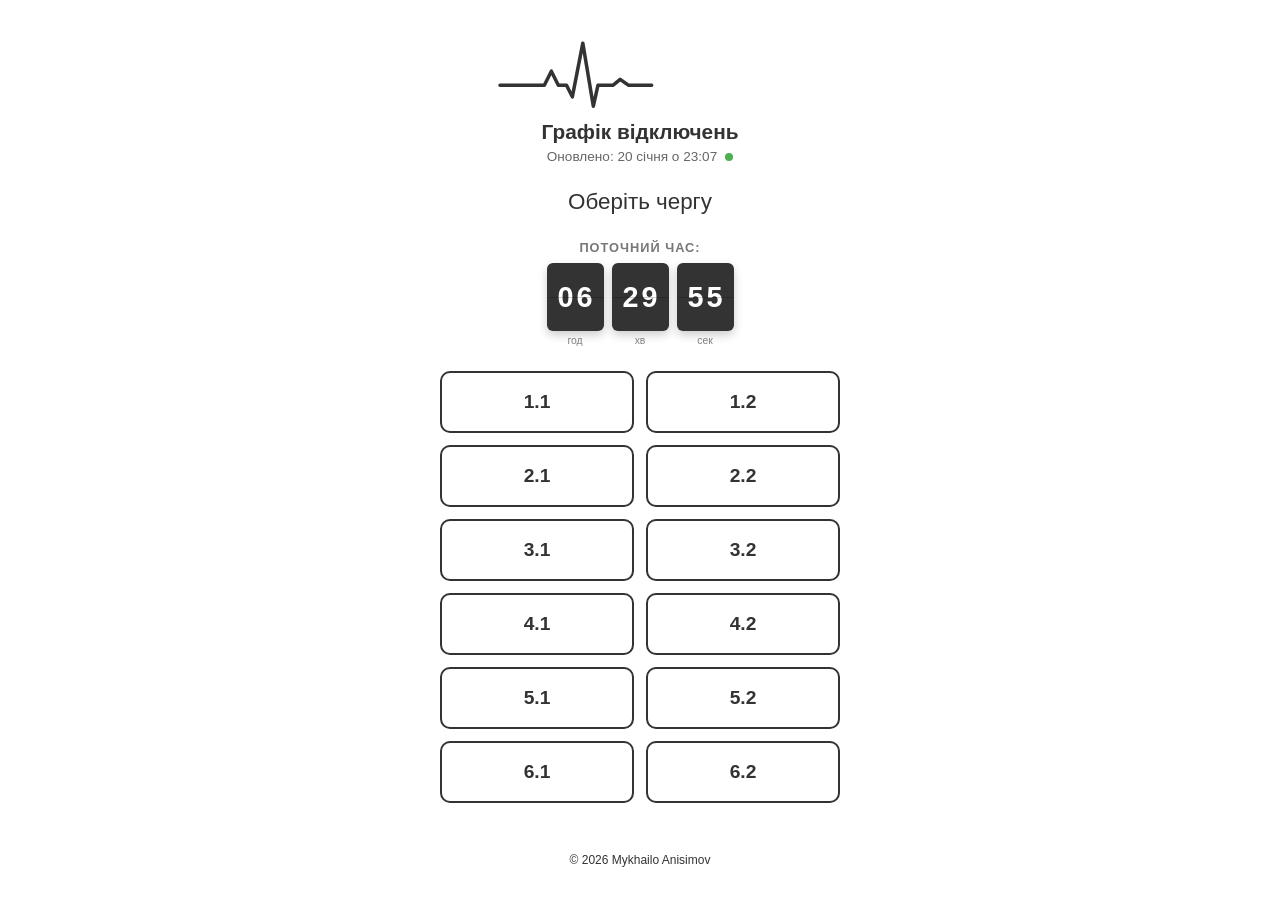
==== commit ee6af3e5: "Update index.html" ====
--- a/index.html
+++ b/index.html
@@ -58,7 +58,7 @@
             <p><b>Довідка</b></p>
             <p><b>Іконка календаря:</b> Після натискання на іконку буде створено подію у вашому Google Календарі (на відключення або наявність світла) з автоматично заповненою назвою та часом. Час нагадування перед подією буде встановлено згідно з вашими стандартними налаштуваннями календаря.</p>
             <p><b>Telegram-канал:</b> <a href="https://t.me/grafik_6_2_auto_bot" target="_blank" class="wiki-link-tg">https://t.me/grafik_6_2_auto_bot</a> автоматично повідомляє про ввімкнення та вимкнення електроенергії згідно з наявними графіками. Канал створений як зручна альтернатива календарю — без зайвих дій, просто отримуєш сповіщення вчасно.</p>
-            <p><b>Увага! Бот обслуговує виключно чергу 6.2 Календар працює з будь якою чергою. Будьте обачними!</b></p>
+            <p><b>Увага!</b> Бот обслуговує виключно чергу 6.2 Календар працює з будь якою чергою. <b>Будьте обачними!</b> </p>
             <p class="wiki-warning">Під час динамічних змін графіків обленерго вже заплановані події можуть бути некоректними. Канал та календар не гарантують точність у моменти позапланових змін.</p>
             <p><b>Погода:</b> Інформація про погоду відображається виключно для Миколаївки. Графіки відключень можуть стосуватися й інших населених пунктів області.</p>
             <p><b>Важливо:</b> Даний графік не є офіційним джерелом інформації. Дані взяті з відкритих джерел і можуть бути неточними.</p>
--- a/style.css
+++ b/style.css
@@ -253,27 +253,32 @@
 
 .update-bar {
     position: fixed;
-    bottom: 20px;
-    left: 50%;
-    transform: translateX(-50%);
-    background-color: #333;
+    top: 0;
+    left: 0;
+    right: 0;
+    background-color: #ff4757; /* Яскравий червоний для уваги */
     color: white;
-    padding: 10px 20px;
-    border-radius: 8px;
-    box-shadow: 0 4px 8px rgba(0, 0, 0, 0.2);
-    display: flex;
-    align-items: center;
+    padding: 12px 20px;
+    display: flex;
+    align-items: center;
+    justify-content: center;
     gap: 15px;
-    z-index: 1000;
+    z-index: 10000;
+    box-shadow: 0 4px 10px rgba(0,0,0,0.3);
+    font-family: sans-serif;
+    font-size: 0.95rem;
 }
 
 .update-bar button {
-    background-color: #4CAF50;
-    color: white;
+    background-color: white;
+    color: #ff4757;
     border: none;
-    padding: 8px 12px;
-    border-radius: 5px;
+    padding: 8px 16px;
+    border-radius: 6px;
     cursor: pointer;
+    font-weight: 800;
+    text-transform: uppercase;
+    font-size: 0.85rem;
 }
 
 /* Weather Icons Animations */
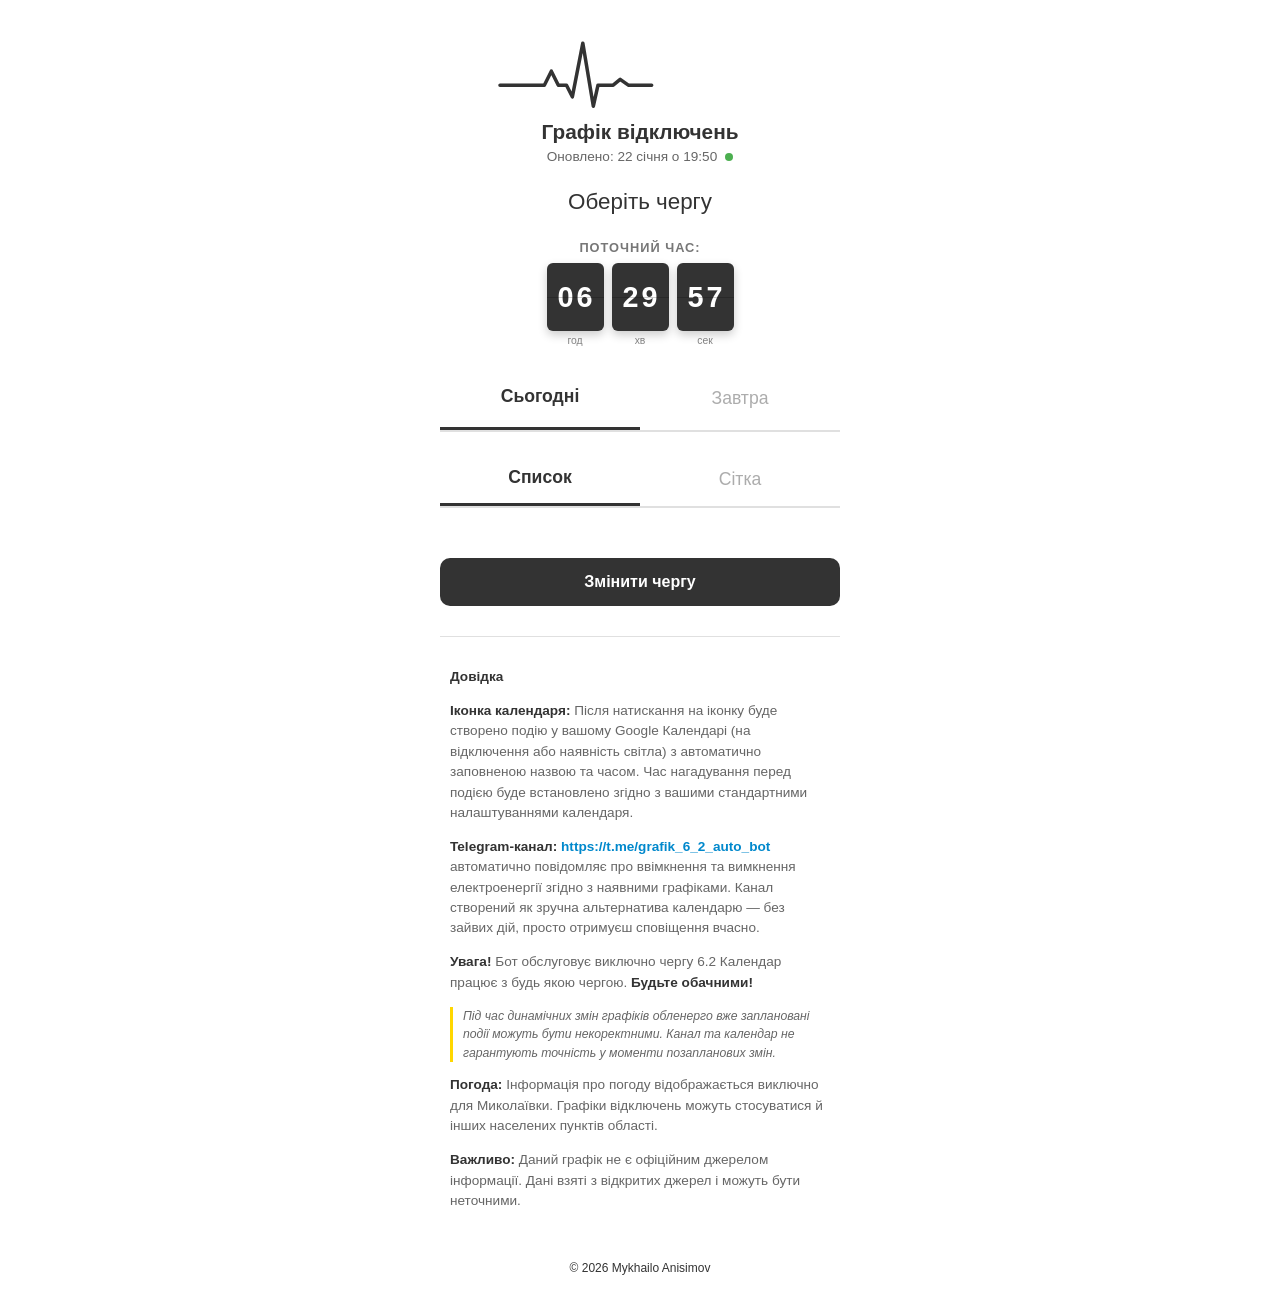
==== commit f8a18580: "Update index.html" ====
--- a/index.html
+++ b/index.html
@@ -28,11 +28,16 @@
         </svg>
     </div>
     <h2>Графік відключень</h2>
-    <div class="update-status" id="status"><span id="update-time">Завантаження...</span><span id="status-dot"></span></div>
+    <div class="update-status" id="status">
+        <span id="update-time">Завантаження...</span>
+        <span id="status-dot"></span>
+    </div>
     <h1 id="title">Оберіть чергу</h1>
     <div id="timer-container"></div>
-    <div id="grid" class="queue-grid"></div>
-    <div id="box" class="hidden">
+    
+    <div id="grid" class="queue-grid hidden"></div>
+    
+    <div id="box">
         <div class="tabs">
             <button id="tabL" class="tab active" onclick="setDay(0)">
                 Сьогодні
@@ -62,7 +67,8 @@
             <p class="wiki-warning">Під час динамічних змін графіків обленерго вже заплановані події можуть бути некоректними. Канал та календар не гарантують точність у моменти позапланових змін.</p>
             <p><b>Погода:</b> Інформація про погоду відображається виключно для Миколаївки. Графіки відключень можуть стосуватися й інших населених пунктів області.</p>
             <p><b>Важливо:</b> Даний графік не є офіційним джерелом інформації. Дані взяті з відкритих джерел і можуть бути неточними.</p>
-        </div>    </div>
+        </div>
+    </div>
     <div class="footer">&copy; <span id="year"></span> Mykhailo Anisimov</div>
 </div>
 
